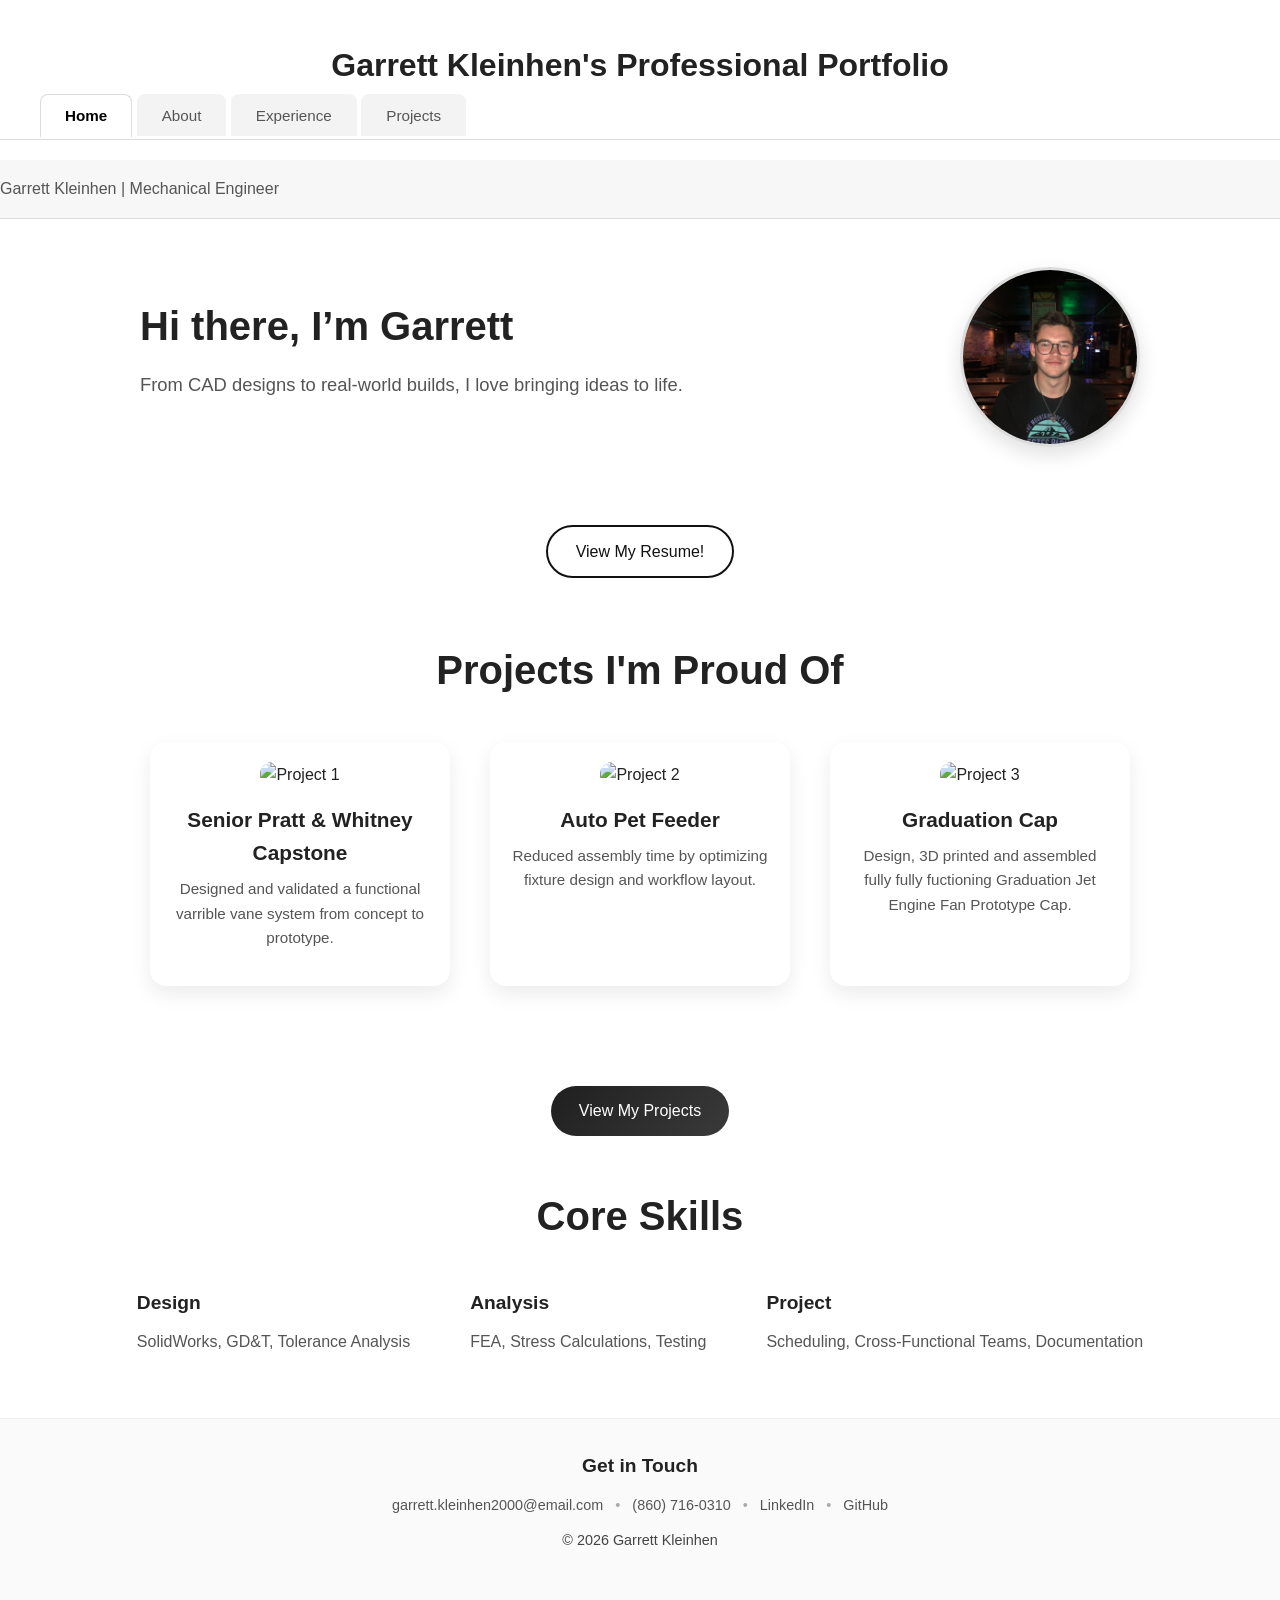
==== index.html @ 10e9dabc "Revise project details and images in index.html Updated project images and descriptions for the port" ====
<!DOCTYPE html>
<html lang="en">
<head>
  <meta charset="UTF-8">
  <title>  Garrett Kleinhen  |  Mechanical Engineer</title>
  <link rel="stylesheet" href="style.css">
</head>
<body>
  
 
  
<header>
  <h1>Garrett Kleinhen's Professional Portfolio</h1>
 <nav class="tabs">
  <a href="index.html" class="active tab">Home</a>
  <a href="about.html" class="tab">About</a>
  <a href="experience.html" class="tab">Experience</a>
  <a href="projects.html" class="tab">Projects</a>
</nav>
</section>
</header>
  
<div class="page-subtitle">
    Garrett Kleinhen | Mechanical Engineer
  </div>
  
<section class="hero hero-right">
  <div class="hero-content">
    <div class="hero-text">
      <h1>Hi there, I’m Garrett</h1>
      <p class="tagline">
        From CAD designs to real-world builds, I love bringing ideas to life.
      </p>
    </div>
    <img src="images/profile.JPG" alt="Photo of Garrett" class="profile-photo">
  </div>
</section>
  
<div class="resume-button">
  <a href="Garrett_Kleinhen_Resume.pdf" download class="btn-outline">
    View My Resume!
  </a>
</div>
  
<section id="featured-projects">
  <h2 class="section-title">Projects I'm Proud Of</h2>

  <div class="projects-row">

    <div class="project-card">
      <img src="images/capstone4.jpeg" alt="Project 1">
      <h3>Senior Pratt & Whitney Capstone</h3>
      <p>Designed and validated a functional varrible vane system from concept to prototype.</p>
    </div>

    <div class="project-card">
      <img src="images/petfeeder.PNG" alt="Project 2">
      <h3>Auto Pet Feeder</h3>
      <p>Reduced assembly time by optimizing fixture design and workflow layout.</p>
    </div>

    <div class="project-card">
      <img src="images/hobby6.jpeg" alt="Project 3">
      <h3>Graduation Cap</h3>
      <p>Design, 3D printed and assembled fully fully fuctioning Graduation Jet Engine Fan Prototype Cap.</p>
    </div>

  </div>
</section>

  <div class="projects-button">
  <a href="projects.html" class="btn-primary">View My Projects</a>
</div>
  
 <section id="skills-snapshot">
  <h2 class="section-title">Core Skills</h2>

  <div class="skills-categories">
    <div>
      <h4>Design</h4>
      <p>SolidWorks, GD&T, Tolerance Analysis</p>
    </div>

    <div>
      <h4>Analysis</h4>
      <p>FEA, Stress Calculations, Testing</p>
    </div>

    <div>
      <h4>Project</h4>
      <p>Scheduling, Cross-Functional Teams, Documentation</p>
    </div>
  </div>
</section> 
  
<div id="footer-placeholder"></div>

<script src="footer.js"></script>

</body>

</html>
---- style.css ----
/* =========================
   GLOBAL STYLES
========================= */

*{
  box-sizing: border-box;
  margin: 0;
  padding: 0;
}

body {
  font-family: "Segoe UI", Tahoma, Geneva, Verdana, sans-serif;
  background-color: #ffffff;
  color: #222;
  line-height: 1.6;
}

section {
  max-width: 1100px;
  margin: 0 auto;
  padding: 3rem 1.5rem;
}

h1, h2, h3 {
  font-weight: 600;
  margin-bottom: 0.5rem;
}

p {
  margin-bottom: 1rem;
  color: #444;
}

a {
  text-decoration: none;
  color: inherit;
}

/* =========================
           (HOME)
========================= */

/* PAGE SUBTITLE ABOVE HERO */
.page-subtitle {
  width: 100%;
  text-align: left;
  font-size: 1rem;
  font-weight: 500;
  color: #555;
  padding: 1rem 0;
  background-color: #f7f7f7;
  border-bottom: 1px solid #ddd;
}
/* HERO SECTION - PROFILE ON RIGHT */
.hero-right .hero-content {
  display: flex;
  align-items: center;
  gap: 2.5rem; /* space between text and image */
  max-width: 1000px;
  margin: 0 auto;
  flex-wrap: wrap; /* stacks on smaller screens */
}

.profile-photo {
  width: 180px;
  height: 180px;
  object-fit: cover;
  border-radius: 50%;
  border: 3px solid #ddd;
  box-shadow: 0 8px 20px rgba(0,0,0,0.12);
  flex-shrink: 0;
}

.hero-text {
  flex: 1; /* lets text take remaining space */
}

.hero-text h1 {
  font-size: 2.5rem;
  margin-bottom: 0.75rem;
}

.hero-text .tagline {
  font-size: 1.15rem;
  color: #555;
  margin-bottom: 1.25rem;
}

/* CTA BUTTON - same styling as before */
.cta-button {
  display: inline-block;
  padding: 0.75rem 1.75rem;
  font-size: 1rem;
  font-weight: 500;
  color: #ffffff;
  background-color: #222;
  border-radius: 6px;
  transition: background-color 0.2s ease, transform 0.2s ease;
}

.cta-button:hover {
  background-color: #000;
  transform: translateY(-2px);
}

/* RESPONSIVE: stack on mobile */
@media (max-width: 768px) {
  .hero-right .hero-content {
    flex-direction: column;
    text-align: center;
  }
  .hero-text h1 {
    font-size: 2.2rem;
  }

  .hero-text .tagline {
    font-size: 1rem;
  }
}
/*------Featured projects------*/

#featured-projects {
  padding: 60px 40px;
  text-align: center;
}

.projects-row {
  display: flex;
  justify-content: center;
  gap: 40px;
  margin-top: 40px;
  flex-wrap: wrap; /* allows stacking on small screens */
}

.project-card {
  width: 300px;
  transition: transform 0.3s ease;
}

.project-card img {
  width: 100%;
  height: 200px;
  object-fit: cover;
  border-radius: 12px;
}

.project-card h3 {
  margin-top: 15px;
  font-size: 1.3rem;
}

.project-card p {
  margin-top: 8px;
  font-size: 0.95rem;
  color: #555;
}

.project-card:hover {
  transform: translateY(-8px);
}

.project-card {
  background: white;
  padding: 20px;
  border-radius: 16px;
  box-shadow: 0 8px 20px rgba(0,0,0,0.08);
}
html {
  scroll-behavior: smooth;
}
/* -----Skills Snapshot---- */
.skills-categories {
  display: flex;
  justify-content: center;
  gap: 60px;
  margin-top: 40px;
  flex-wrap: wrap;
}

.skills-categories h4 {
  margin-bottom: 10px;
  font-size: 1.2rem;
}

.skills-categories p {
  color: #555;
}

/* =========================
   BUTTONS
========================= */

.projects-button {
  margin-top: 40px;
  text-align: center;
}

.btn-primary {
  display: inline-block;
  padding: 12px 28px;
  background: linear-gradient(135deg, #1f1f1f, #3a3a3a);
  color: white;
  text-decoration: none;
  border-radius: 30px;
  font-size: 1rem;
  font-weight: 500;
  transition: all 0.3s ease;
}

.btn-primary:hover {
  background-color: #333;
  transform: translateY(-3px);
}
.btn-outline {
  display: inline-block;
  padding: 12px 28px;
  border: 2px solid #111;
  color: #111;
  text-decoration: none;
  border-radius: 30px;
  font-weight: 500;
  transition: all 0.3s ease;
}

.btn-outline:hover {
  background-color: #111;
  color: white;
}
.resume-button {
  text-align: center;
  margin-top: 30px; /* optional spacing */
}
/* =========================
   GALLERY (ABOUT PAGE)
========================= */

/* GALLERY SECTION */
.gallery-section {
  padding: 4rem 1rem;
  text-align: center;
}

.gallery-title {
  font-size: 2rem;
  margin-bottom: 2rem;
}

/* VIEWPORT */
.gallery-wrapper {
  overflow: hidden;
  max-width: 1000px;
  margin: 0 auto;
}

/* SLIDING TRACK */
.gallery-track {
  display: flex;
  gap: 1.5rem;
  width: max-content;
  animation: scroll 40s linear infinite;
}

/* GALLERY ITEM */
.gallery-item {
  position: relative;
  width: 300px;
  height: 200px;
  border-radius: 12px;
  overflow: hidden;
  flex-shrink: 0;
  box-shadow: 0 6px 16px rgba(0,0,0,0.12);
}

/* IMAGE */
.gallery-item img {
  width: 100%;
  height: 100%;
  object-fit: cover;
}

/* OVERLAY */
.gallery-item .overlay {
  position: absolute;
  inset: 0;
  background: rgba(0, 0, 0, 0.65);
  color: white;
  font-size: 1.1rem;
  font-weight: 500;
  display: flex;
  align-items: center;
  justify-content: center;
  opacity: 0;
  transition: opacity 0.3s ease;
  padding: 1rem;
  text-align: center;
}

/* SHOW TITLE ON HOVER */
.gallery-item:hover .overlay {
  opacity: 1;
}

/* PAUSE ON HOVER (NICE TOUCH) */
.gallery-wrapper:hover .gallery-track {
  animation-play-state: paused;
}

/* SLIDE ANIMATION */
@keyframes scroll {
  from {
    transform: translateX(0);
  }
  to {
    transform: translateX(-50%);
  }
}

/* RESPONSIVE */
@media (max-width: 768px) {
  .gallery-item {
    width: 240px;
    height: 160px;
  }
}

.image-with-caption {
    text-align: center;
}

.caption {
    margin-top: 8px;
    font-size: 0.9em;
    color: #666;
    font-style: italic;
}
/* =========================
EXPEREINCE / SKILLS / EDUCATION
========================= */
#experience {
  padding: 50px 0;
}
.section-divider {
  width: 70%;
  height: 1px;
  margin: 0 auto 80px auto;
  background: linear-gradient(
    to right,
    transparent,
    rgba(255,255,255,0.3),
    transparent
  );
}

.job {
  background: #2c3e50;
  padding: 30px;
  margin-bottom: 50px;
  border-radius: 8px;
}

.job-header h3 {
  font-size: 1.5rem;
  margin-bottom: 5px;
}

.company {
  display: block;
  font-weight: 600;
  margin-bottom: 5px;
}

.details {
  display: block;
  font-size: 0.9rem;
  color: #bdc3c7;
  margin-bottom: 20px;
}

.job ul {
  padding-left: 20px;
}

.job li {
  margin-bottom: 6px;
}

/* Rotational Subsections */
.rotation {
  margin-bottom: 25px;
  padding-left: 20px;
  border-left: 3px solid #3498db;
}

.rotation h4 {
  margin-bottom: 10px;
  font-size: 1.1rem;
}


#skills {
    max-width: 1100px;
    margin: 100px auto;
    padding: 0 20px;
    text-align: center;
}

#skills h1 {
    color: black;
    margin-bottom: 50px;
    font-size: 2.5rem;
}

/* Honeycomb Container */
.honeycomb {
    width: 100%;
    max-width: 900px;
    margin: 0 auto;
}

/* Each row */
.hex-row {
    display: flex;
    justify-content: center;
    margin-bottom: -16px; /* controls vertical tightness */
}

/* Offset every other row */
.hex-row:nth-child(even) {
    margin-left: 0px; /* half hex width */
}

/* Hexagon */
.hexagon {
    width: 100px;
    height: 86px;
    margin: 0 2px; /* horizontal tightness */
    background: #f2f2f2; /* neutral instead of blue */
    clip-path: polygon(
        50% 0%, 
        100% 25%, 
        100% 75%, 
        50% 100%, 
        0% 75%, 
        0% 25%
    );

    display: flex;
    align-items: center;
    justify-content: center;

    transition: background 0.3s ease, box-shadow 0.3s ease;
}

/* Text inside */
.hexagon-content {
    color: #222;
    font-size: 14px;
    font-weight: 600;
    text-align: center;
}

/* Subtle hover (no movement) */
.hexagon:hover {
    background: #e6e6e6;
    box-shadow: 0 6px 15px rgba(0,0,0,0.08);
}

/* Responsive */
@media (max-width: 768px) {
    .hex-row:nth-child(even) {
        margin-left: 55px;
    }

    .hexagon {
        width: 80px;
        height: 69px;
    }
}
/* =========================
   FOOTER
========================= */

footer {
  text-align: center;
  padding: 2rem 1rem;
  font-size: 0.9rem;
  color: #666;
  border-top: 1px solid #eee;
  background-color: #fafafa;
}

.footer-contact {
  display: flex;
  justify-content: center;
  align-items: center;
  gap: 0.75rem;
  margin-bottom: 0.75rem;
  flex-wrap: wrap;
}

.footer-contact a {
  color: #555;
  font-weight: 500;
  transition: color 0.2s ease;
}

.footer-contact a:hover {
  color: #000;
}

.footer-contact span {
  color: #aaa;
}
.footer-title {
  font-size: 1.2rem;
  font-weight: 600;
  margin-bottom: 0.75rem;
  color: #222;
}

/* =========================
   NAV TABS
========================= */

.tab {
  padding: 0.75rem 1.5rem;
  font-size: 0.95rem;
  font-weight: 500;
  color: #555;
  background-color: #f3f3f3;
  border: 1px solid transparent;
  border-bottom: none;
  border-radius: 8px 8px 0 0;
  transition: background-color 0.2s ease, color 0.2s ease;
}

.tab:hover {
  background-color: #eaeaea;
  color: #222;
}

.tab.active {
  background-color: #ffffff;
  color: #000;
  border: 1px solid #ddd;
  border-bottom: 2px solid #ffffff;
  font-weight: 600;
}

/* =========================
   Projects Section
========================= */
/* PROJECTS SECTION */
.projects-section {
  max-width: 1100px;
  margin: 0 auto;
  padding: 4rem 1rem;
}

.section-title {
  font-size: 2.5rem;
  text-align: center;
  margin-bottom: 1rem;
}

.projects-subtitle {
  font-size: 1.8rem;
  margin: 3rem 0 1.5rem;
}

/* PROJECT LAYOUT */
.project {
  display: flex;
  gap: 3rem;
  align-items: center;
  margin-bottom: 4rem;
}

.project-text {
  flex: 1;
}

.project-text h4 {
  font-size: 1.5rem;
  margin-bottom: 0.75rem;
}

.project-text p {
  margin-bottom: 1rem;
  color: #444;
}

.project-text ul {
  padding-left: 1.25rem;
  color: #444;
}

.project-text li {
  margin-bottom: 0.5rem;
}

/* PROJECT GALLERY */
.project-gallery {
  flex: 1;
  position: relative;
  height: 260px;
  border-radius: 12px;
  overflow: hidden;
  box-shadow: 0 6px 16px rgba(0,0,0,0.12);
}

.project-gallery img {
  position: absolute;
  inset: 0;
  width: 100%;
  height: 100%;
  object-fit: cover;
  opacity: 0;
  transition: opacity 0.6s ease;
}

.project-gallery img.active {
  opacity: 1;
}

/* RESPONSIVE */
@media (max-width: 900px) {
  .project {
    flex-direction: column;
  }

  .project-gallery {
    width: 100%;
  }
}
#projects {
  padding: 100px 0;
}

.project-category {
  margin: 80px 0 40px 0;
  font-size: 1.8rem;
}

.project {
  display: flex;
  align-items: center;
  justify-content: space-between;
  gap: 60px;
  margin-bottom: 100px;
}

.project-text {
  flex: 1;
}

.project-text ul {
  margin-top: 10px;
  padding-left: 20px;
}

.project-images {
  flex: 1;
  position: relative;
  height: 320px;
  overflow: hidden;
  border-radius: 10px;
}

.project-images img {
  position: absolute;
  width: 100%;
  height: 100%;
  object-fit: cover;
  opacity: 0;
  transition: opacity 0.6s ease-in-out;
}

.project-images img.active {
  opacity: 1;
}
/* =========================
   HEADER
========================= */

header {
  position: fixed;
  top: 0;
  left: 0;
  width: 100%;
  height: 140px;

  background-color: #ffffff;
  border-bottom: 1px solid #ddd;

  display: flex;
  align-items: center;
  justify-content: center;

  z-index: 1000;
}

body {
  padding-top: 160px; /* slightly larger than header height */
}

/* Center page title */
header h1 {
  position: relative;
  font-size: 2rem;
}

/* Keep tabs left */
.tabs {
  position: absolute;
  left: 40px;
  bottom: 10px;
  border-bottom: none;
  background: transparent;
  padding: 0;
}
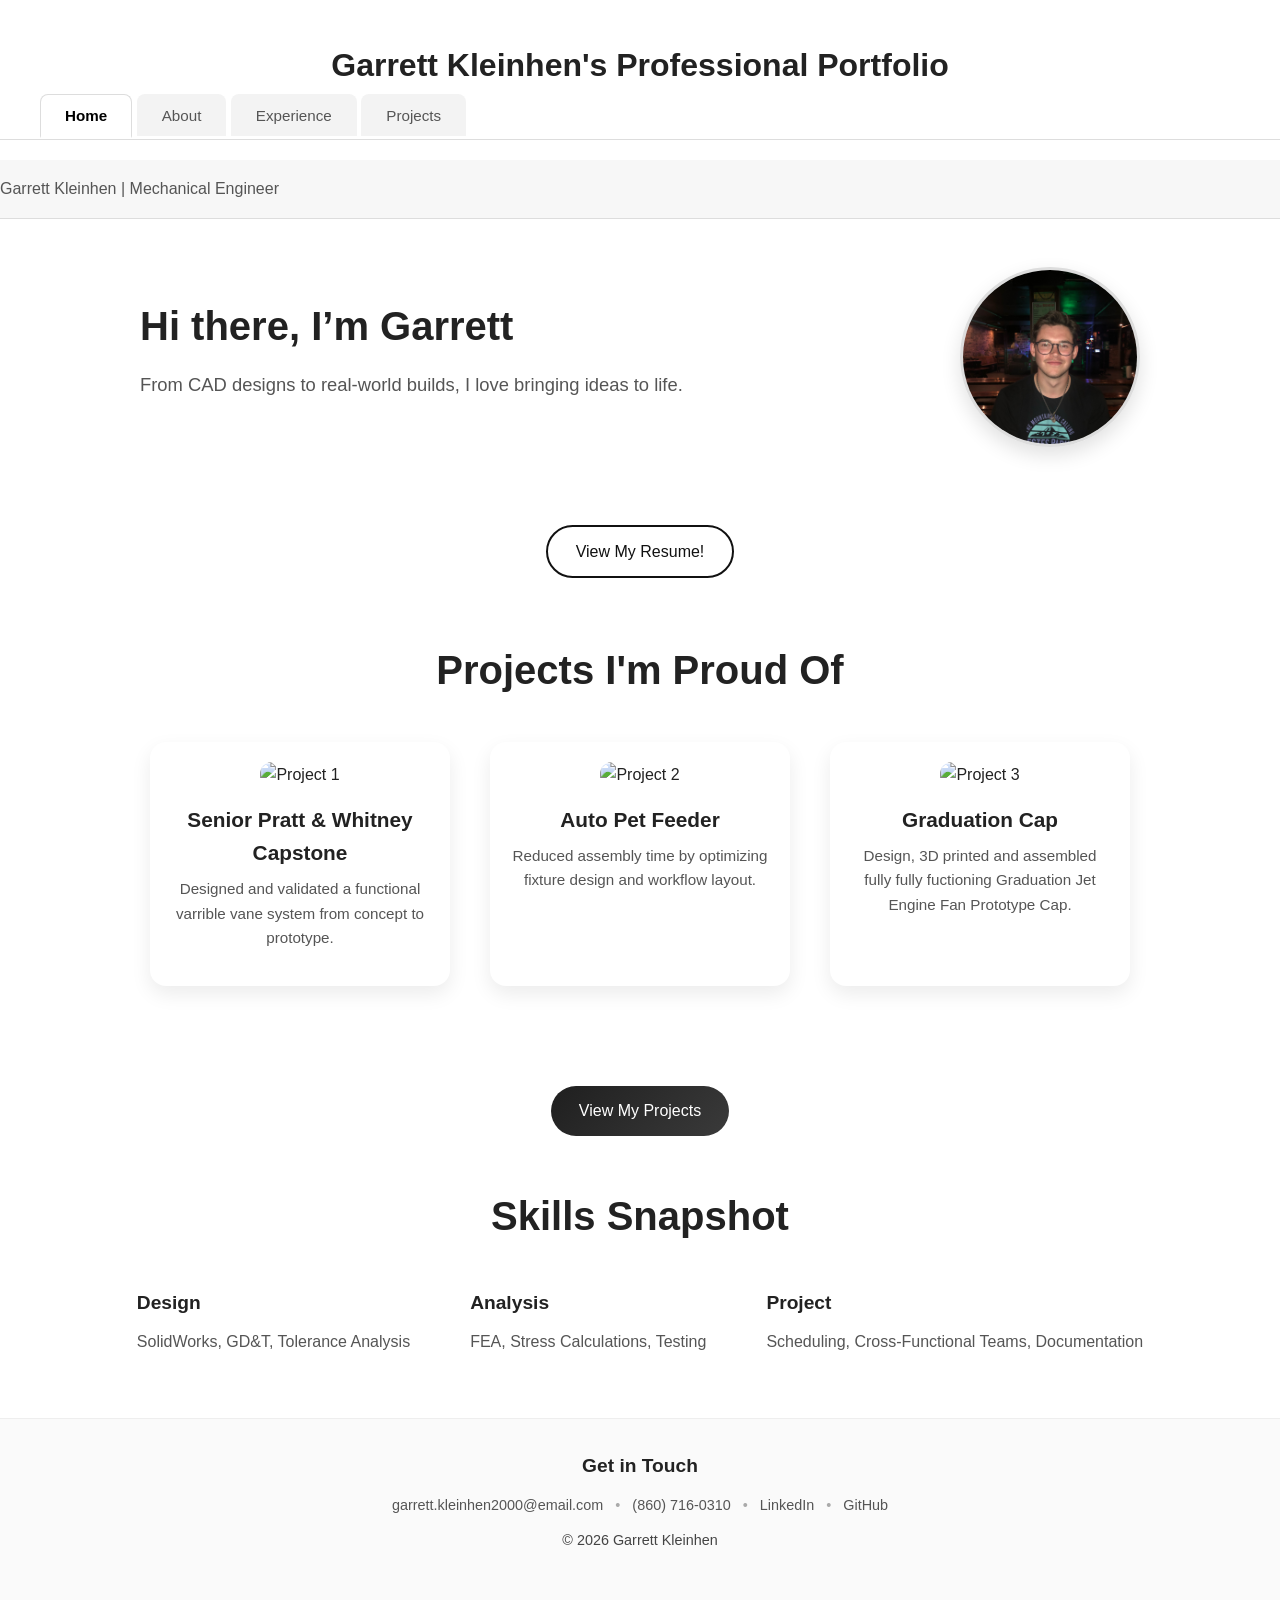
==== commit 26ec3bf1: "Fix HTML formatting and update content" ====
--- a/index.html
+++ b/index.html
@@ -73,7 +73,7 @@
 </div>
   
  <section id="skills-snapshot">
-  <h2 class="section-title">Core Skills</h2>
+  <h2 class="section-title">Skills Snapshot</h2>
 
   <div class="skills-categories">
     <div>
@@ -128,3 +128,4 @@
 
 
 
+
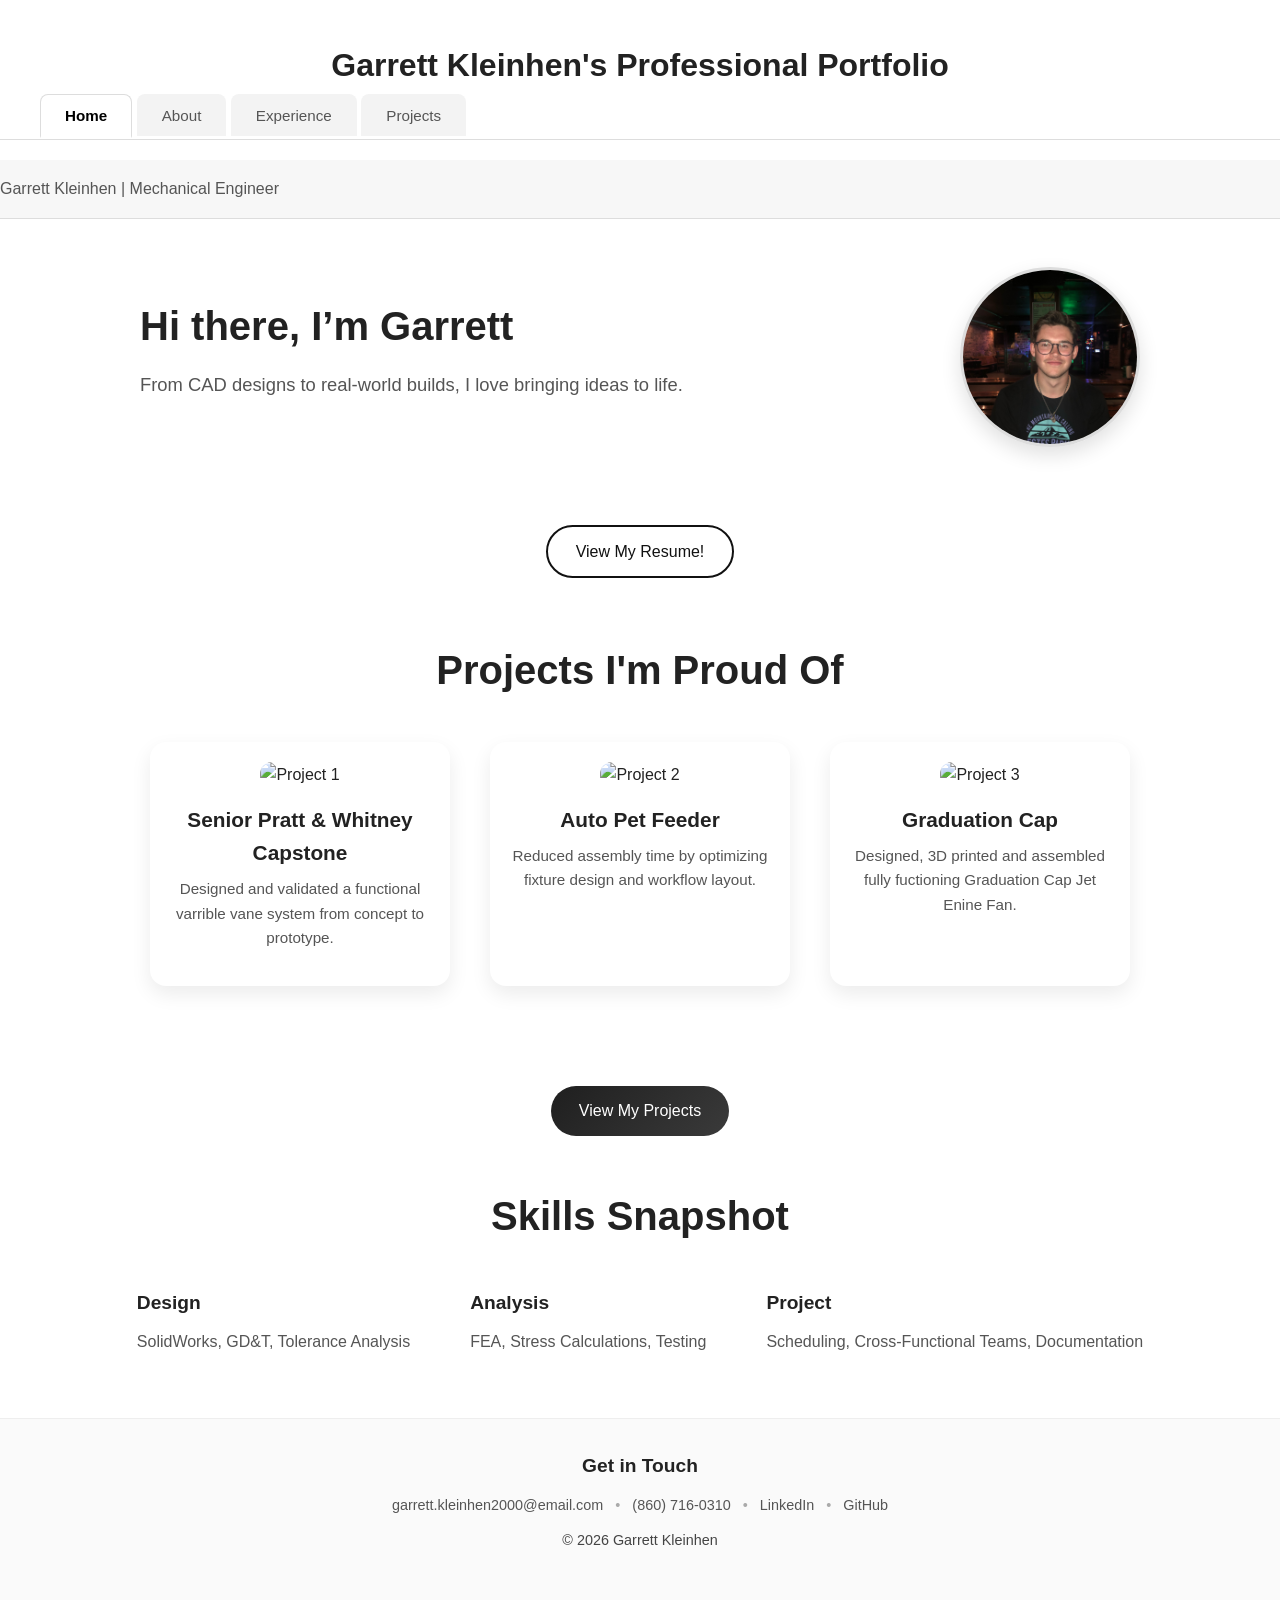
==== commit f0e4a30b: "Revise index.html for portfolio updates Updated HTML structure and content for the portfolio page." ====
--- a/index.html
+++ b/index.html
@@ -37,7 +37,7 @@
 </section>
   
 <div class="resume-button">
-  <a href="Garrett_Kleinhen_Resume.pdf" download class="btn-outline">
+  <a href="Final_Garrett_Resume_2026.pdf" download class="btn-outline">
     View My Resume!
   </a>
 </div>
@@ -62,7 +62,7 @@
     <div class="project-card">
       <img src="images/hobby6.jpeg" alt="Project 3">
       <h3>Graduation Cap</h3>
-      <p>Design, 3D printed and assembled fully fully fuctioning Graduation Jet Engine Fan Prototype Cap.</p>
+      <p>Designed, 3D printed and assembled fully fuctioning Graduation Cap Jet Enine Fan.</p>
     </div>
 
   </div>
@@ -129,3 +129,5 @@
 
 
 
+
+
--- a/style.css
+++ b/style.css
@@ -257,7 +257,7 @@
   display: flex;
   gap: 1.5rem;
   width: max-content;
-  animation: scroll 40s linear infinite;
+  animation: scroll 120s linear infinite;
 }
 
 /* GALLERY ITEM */
@@ -352,7 +352,7 @@
 }
 
 .job {
-  background: #2c3e50;
+  background: #EDE8D0;
   padding: 30px;
   margin-bottom: 50px;
   border-radius: 8px;
@@ -616,7 +616,7 @@
   height: 100%;
   object-fit: cover;
   opacity: 0;
-  transition: opacity 0.6s ease;
+  transition: opacity 2.6s ease;
 }
 
 .project-gallery img.active {
@@ -769,3 +769,7 @@
 
 
 
+
+
+
+
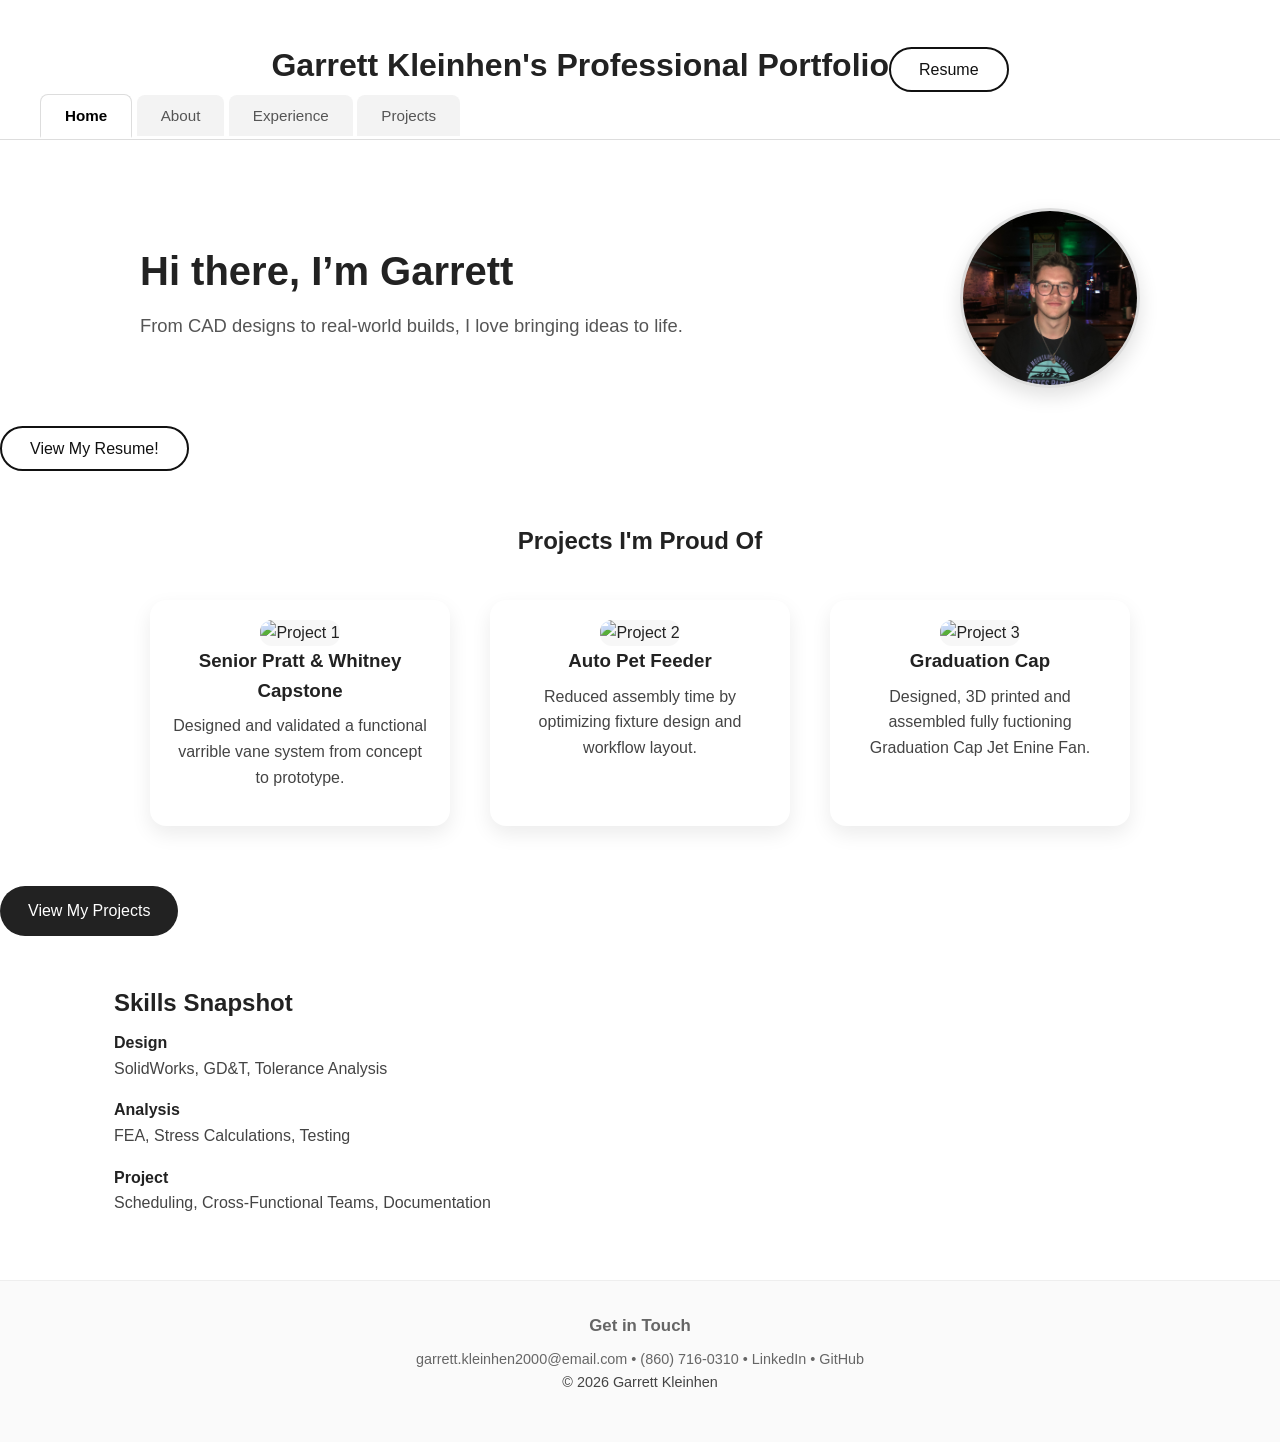
==== commit 0393ad4d: "Update index.html" ====
--- a/index.html
+++ b/index.html
@@ -17,12 +17,13 @@
   <a href="experience.html" class="tab">Experience</a>
   <a href="projects.html" class="tab">Projects</a>
 </nav>
+ <div class="header-resume">
+    <a href="Final_Garrett_Resume_2026.pdf" download class="btn-outline">
+      Resume
+    </a>
+  </div>
 </section>
 </header>
-  
-<div class="page-subtitle">
-    Garrett Kleinhen | Mechanical Engineer
-  </div>
   
 <section class="hero hero-right">
   <div class="hero-content">
@@ -131,3 +132,4 @@
 
 
 
+
--- a/style.css
+++ b/style.css
@@ -1,11 +1,15 @@
 /* =========================
-   GLOBAL STYLES
-========================= */
-
-*{
+   1. GLOBAL STYLES
+========================= */
+
+* {
   box-sizing: border-box;
   margin: 0;
   padding: 0;
+}
+
+html {
+  scroll-behavior: smooth;
 }
 
 body {
@@ -13,6 +17,7 @@
   background-color: #ffffff;
   color: #222;
   line-height: 1.6;
+  padding-top: 160px; /* header offset */
 }
 
 section {
@@ -36,11 +41,63 @@
   color: inherit;
 }
 
-/* =========================
-           (HOME)
-========================= */
-
-/* PAGE SUBTITLE ABOVE HERO */
+
+/* =========================
+   2. HEADER / NAVIGATION
+========================= */
+
+header {
+  position: fixed;
+  top: 0;
+  left: 0;
+  width: 100%;
+  height: 140px;
+  background-color: #ffffff;
+  border-bottom: 1px solid #ddd;
+  display: flex;
+  align-items: center;
+  justify-content: center;
+  z-index: 1000;
+}
+
+header h1 {
+  position: relative;
+  font-size: 2rem;
+}
+
+.tabs {
+  position: absolute;
+  left: 40px;
+  bottom: 10px;
+}
+
+.tab {
+  padding: 0.75rem 1.5rem;
+  font-size: 0.95rem;
+  font-weight: 500;
+  color: #555;
+  background-color: #f3f3f3;
+  border-radius: 8px 8px 0 0;
+}
+
+.tab:hover {
+  background-color: #eaeaea;
+  color: #222;
+}
+
+.tab.active {
+  background-color: #ffffff;
+  color: #000;
+  border: 1px solid #ddd;
+  border-bottom: 2px solid #ffffff;
+  font-weight: 600;
+}
+
+
+/* =========================
+   3. HERO SECTION (HOME)
+========================= */
+
 .page-subtitle {
   width: 100%;
   text-align: left;
@@ -51,14 +108,14 @@
   background-color: #f7f7f7;
   border-bottom: 1px solid #ddd;
 }
-/* HERO SECTION - PROFILE ON RIGHT */
+
 .hero-right .hero-content {
   display: flex;
   align-items: center;
-  gap: 2.5rem; /* space between text and image */
+  gap: 2.5rem;
   max-width: 1000px;
   margin: 0 auto;
-  flex-wrap: wrap; /* stacks on smaller screens */
+  flex-wrap: wrap;
 }
 
 .profile-photo {
@@ -72,52 +129,22 @@
 }
 
 .hero-text {
-  flex: 1; /* lets text take remaining space */
+  flex: 1;
 }
 
 .hero-text h1 {
   font-size: 2.5rem;
-  margin-bottom: 0.75rem;
 }
 
 .hero-text .tagline {
   font-size: 1.15rem;
   color: #555;
-  margin-bottom: 1.25rem;
-}
-
-/* CTA BUTTON - same styling as before */
-.cta-button {
-  display: inline-block;
-  padding: 0.75rem 1.75rem;
-  font-size: 1rem;
-  font-weight: 500;
-  color: #ffffff;
-  background-color: #222;
-  border-radius: 6px;
-  transition: background-color 0.2s ease, transform 0.2s ease;
-}
-
-.cta-button:hover {
-  background-color: #000;
-  transform: translateY(-2px);
-}
-
-/* RESPONSIVE: stack on mobile */
-@media (max-width: 768px) {
-  .hero-right .hero-content {
-    flex-direction: column;
-    text-align: center;
-  }
-  .hero-text h1 {
-    font-size: 2.2rem;
-  }
-
-  .hero-text .tagline {
-    font-size: 1rem;
-  }
-}
-/*------Featured projects------*/
+}
+
+
+/* =========================
+   4. FEATURED PROJECTS (HOME)
+========================= */
 
 #featured-projects {
   padding: 60px 40px;
@@ -129,130 +156,91 @@
   justify-content: center;
   gap: 40px;
   margin-top: 40px;
-  flex-wrap: wrap; /* allows stacking on small screens */
+  flex-wrap: wrap;
 }
 
 .project-card {
   width: 300px;
-  transition: transform 0.3s ease;
-}
-
-.project-card img {
-  width: 100%;
-  height: 200px;
-  object-fit: cover;
-  border-radius: 12px;
-}
-
-.project-card h3 {
-  margin-top: 15px;
-  font-size: 1.3rem;
-}
-
-.project-card p {
-  margin-top: 8px;
-  font-size: 0.95rem;
-  color: #555;
-}
-
-.project-card:hover {
-  transform: translateY(-8px);
-}
-
-.project-card {
   background: white;
   padding: 20px;
   border-radius: 16px;
   box-shadow: 0 8px 20px rgba(0,0,0,0.08);
-}
-html {
-  scroll-behavior: smooth;
-}
-/* -----Skills Snapshot---- */
-.skills-categories {
-  display: flex;
-  justify-content: center;
-  gap: 60px;
-  margin-top: 40px;
-  flex-wrap: wrap;
-}
-
-.skills-categories h4 {
-  margin-bottom: 10px;
-  font-size: 1.2rem;
-}
-
-.skills-categories p {
-  color: #555;
-}
-
-/* =========================
-   BUTTONS
-========================= */
-
-.projects-button {
-  margin-top: 40px;
-  text-align: center;
-}
-
-.btn-primary {
-  display: inline-block;
-  padding: 12px 28px;
-  background: linear-gradient(135deg, #1f1f1f, #3a3a3a);
-  color: white;
-  text-decoration: none;
-  border-radius: 30px;
-  font-size: 1rem;
-  font-weight: 500;
-  transition: all 0.3s ease;
-}
-
-.btn-primary:hover {
-  background-color: #333;
-  transform: translateY(-3px);
-}
-.btn-outline {
-  display: inline-block;
-  padding: 12px 28px;
-  border: 2px solid #111;
-  color: #111;
-  text-decoration: none;
-  border-radius: 30px;
-  font-weight: 500;
-  transition: all 0.3s ease;
-}
-
-.btn-outline:hover {
-  background-color: #111;
-  color: white;
-}
-.resume-button {
-  text-align: center;
-  margin-top: 30px; /* optional spacing */
-}
-/* =========================
-   GALLERY (ABOUT PAGE)
-========================= */
-
-/* GALLERY SECTION */
+  transition: transform 0.3s ease;
+}
+
+.project-card img {
+  width: 100%;
+  height: 200px;
+  object-fit: contain;
+  background-color: #f7f7f7;
+  border-radius: 12px;
+}
+
+.project-card:hover {
+  transform: translateY(-8px);
+}
+
+
+/* =========================
+   5. PROJECTS PAGE
+========================= */
+
+.projects-section {
+  max-width: 1100px;
+  margin: 0 auto;
+  padding: 4rem 1rem;
+}
+
+.project {
+  display: flex;
+  gap: 3rem;
+  align-items: center;
+  margin-bottom: 4rem;
+}
+
+.project-text {
+  flex: 1;
+}
+
+.project-images {
+  flex: 1;
+  position: relative;
+  height: 320px;
+  overflow: hidden;
+  border-radius: 10px;
+}
+
+.project-images img {
+  position: absolute;
+  inset: 0;
+  width: 100%;
+  height: 100%;
+  object-fit: contain;
+  background-color: #f7f7f7;
+  opacity: 0;
+  transition: opacity 0.6s ease-in-out;
+}
+
+.project-images img.active {
+  opacity: 1;
+}
+
+
+/* =========================
+   6. GALLERY (ABOUT PAGE)
+========================= */
+
 .gallery-section {
   padding: 4rem 1rem;
   text-align: center;
 }
 
-.gallery-title {
-  font-size: 2rem;
-  margin-bottom: 2rem;
-}
-
-/* VIEWPORT */
 .gallery-wrapper {
   overflow: hidden;
   max-width: 1000px;
   margin: 0 auto;
 }
 
-/* SLIDING TRACK */
 .gallery-track {
   display: flex;
   gap: 1.5rem;
@@ -260,96 +248,60 @@
   animation: scroll 120s linear infinite;
 }
 
-/* GALLERY ITEM */
 .gallery-item {
   position: relative;
   width: 300px;
   height: 200px;
   border-radius: 12px;
   overflow: hidden;
-  flex-shrink: 0;
-  box-shadow: 0 6px 16px rgba(0,0,0,0.12);
-}
-
-/* IMAGE */
+}
+
 .gallery-item img {
   width: 100%;
   height: 100%;
-  object-fit: cover;
-}
-
-/* OVERLAY */
-.gallery-item .overlay {
-  position: absolute;
-  inset: 0;
-  background: rgba(0, 0, 0, 0.65);
-  color: white;
-  font-size: 1.1rem;
-  font-weight: 500;
-  display: flex;
-  align-items: center;
+  object-fit: contain;
+  background-color: #f7f7f7;
+}
+
+
+/* =========================
+   7. SKILLS
+========================= */
+
+#skills {
+  max-width: 1100px;
+  margin: 100px auto;
+  text-align: center;
+}
+
+.honeycomb {
+  max-width: 900px;
+  margin: 0 auto;
+}
+
+.hex-row {
+  display: flex;
   justify-content: center;
-  opacity: 0;
-  transition: opacity 0.3s ease;
-  padding: 1rem;
-  text-align: center;
-}
-
-/* SHOW TITLE ON HOVER */
-.gallery-item:hover .overlay {
-  opacity: 1;
-}
-
-/* PAUSE ON HOVER (NICE TOUCH) */
-.gallery-wrapper:hover .gallery-track {
-  animation-play-state: paused;
-}
-
-/* SLIDE ANIMATION */
-@keyframes scroll {
-  from {
-    transform: translateX(0);
-  }
-  to {
-    transform: translateX(-50%);
-  }
-}
-
-/* RESPONSIVE */
-@media (max-width: 768px) {
-  .gallery-item {
-    width: 240px;
-    height: 160px;
-  }
-}
-
-.image-with-caption {
-    text-align: center;
-}
-
-.caption {
-    margin-top: 8px;
-    font-size: 0.9em;
-    color: #666;
-    font-style: italic;
-}
-/* =========================
-EXPEREINCE / SKILLS / EDUCATION
-========================= */
-#experience {
-  padding: 50px 0;
-}
-.section-divider {
-  width: 70%;
-  height: 1px;
-  margin: 0 auto 80px auto;
-  background: linear-gradient(
-    to right,
-    transparent,
-    rgba(255,255,255,0.3),
-    transparent
+}
+
+.hexagon {
+  width: 100px;
+  height: 86px;
+  background: #f2f2f2;
+  clip-path: polygon(
+    50% 0%, 
+    100% 25%, 
+    100% 75%, 
+    50% 100%, 
+    0% 75%, 
+    0% 25%
   );
 }
+
+
+/* =========================
+   8. EXPERIENCE
+========================= */
 
 .job {
   background: #EDE8D0;
@@ -358,126 +310,36 @@
   border-radius: 8px;
 }
 
-.job-header h3 {
-  font-size: 1.5rem;
-  margin-bottom: 5px;
-}
-
-.company {
-  display: block;
-  font-weight: 600;
-  margin-bottom: 5px;
-}
-
-.details {
-  display: block;
-  font-size: 0.9rem;
-  color: #bdc3c7;
-  margin-bottom: 20px;
-}
-
-.job ul {
-  padding-left: 20px;
-}
-
-.job li {
-  margin-bottom: 6px;
-}
-
-/* Rotational Subsections */
 .rotation {
   margin-bottom: 25px;
   padding-left: 20px;
-  border-left: 3px solid #3498db;
-}
-
-.rotation h4 {
-  margin-bottom: 10px;
-  font-size: 1.1rem;
-}
-
-
-#skills {
-    max-width: 1100px;
-    margin: 100px auto;
-    padding: 0 20px;
-    text-align: center;
-}
-
-#skills h1 {
-    color: black;
-    margin-bottom: 50px;
-    font-size: 2.5rem;
-}
-
-/* Honeycomb Container */
-.honeycomb {
-    width: 100%;
-    max-width: 900px;
-    margin: 0 auto;
-}
-
-/* Each row */
-.hex-row {
-    display: flex;
-    justify-content: center;
-    margin-bottom: -16px; /* controls vertical tightness */
-}
-
-/* Offset every other row */
-.hex-row:nth-child(even) {
-    margin-left: 0px; /* half hex width */
-}
-
-/* Hexagon */
-.hexagon {
-    width: 100px;
-    height: 86px;
-    margin: 0 2px; /* horizontal tightness */
-    background: #f2f2f2; /* neutral instead of blue */
-    clip-path: polygon(
-        50% 0%, 
-        100% 25%, 
-        100% 75%, 
-        50% 100%, 
-        0% 75%, 
-        0% 25%
-    );
-
-    display: flex;
-    align-items: center;
-    justify-content: center;
-
-    transition: background 0.3s ease, box-shadow 0.3s ease;
-}
-
-/* Text inside */
-.hexagon-content {
-    color: #222;
-    font-size: 14px;
-    font-weight: 600;
-    text-align: center;
-}
-
-/* Subtle hover (no movement) */
-.hexagon:hover {
-    background: #e6e6e6;
-    box-shadow: 0 6px 15px rgba(0,0,0,0.08);
-}
-
-/* Responsive */
-@media (max-width: 768px) {
-    .hex-row:nth-child(even) {
-        margin-left: 55px;
-    }
-
-    .hexagon {
-        width: 80px;
-        height: 69px;
-    }
-}
-/* =========================
-   FOOTER
+  border-left: 3px solid #596369;
+}
+
+
+/* =========================
+   9. BUTTONS
+========================= */
+
+.cta-button,
+.btn-primary {
+  display: inline-block;
+  padding: 12px 28px;
+  background: #222;
+  color: white;
+  border-radius: 30px;
+}
+
+.btn-outline {
+  border: 2px solid #111;
+  color: #111;
+  padding: 12px 28px;
+  border-radius: 30px;
+}
+
+
+/* =========================
+   10. FOOTER
 ========================= */
 
 footer {
@@ -488,288 +350,3 @@
   border-top: 1px solid #eee;
   background-color: #fafafa;
 }
-
-.footer-contact {
-  display: flex;
-  justify-content: center;
-  align-items: center;
-  gap: 0.75rem;
-  margin-bottom: 0.75rem;
-  flex-wrap: wrap;
-}
-
-.footer-contact a {
-  color: #555;
-  font-weight: 500;
-  transition: color 0.2s ease;
-}
-
-.footer-contact a:hover {
-  color: #000;
-}
-
-.footer-contact span {
-  color: #aaa;
-}
-.footer-title {
-  font-size: 1.2rem;
-  font-weight: 600;
-  margin-bottom: 0.75rem;
-  color: #222;
-}
-
-/* =========================
-   NAV TABS
-========================= */
-
-.tab {
-  padding: 0.75rem 1.5rem;
-  font-size: 0.95rem;
-  font-weight: 500;
-  color: #555;
-  background-color: #f3f3f3;
-  border: 1px solid transparent;
-  border-bottom: none;
-  border-radius: 8px 8px 0 0;
-  transition: background-color 0.2s ease, color 0.2s ease;
-}
-
-.tab:hover {
-  background-color: #eaeaea;
-  color: #222;
-}
-
-.tab.active {
-  background-color: #ffffff;
-  color: #000;
-  border: 1px solid #ddd;
-  border-bottom: 2px solid #ffffff;
-  font-weight: 600;
-}
-
-/* =========================
-   Projects Section
-========================= */
-/* PROJECTS SECTION */
-.projects-section {
-  max-width: 1100px;
-  margin: 0 auto;
-  padding: 4rem 1rem;
-}
-
-.section-title {
-  font-size: 2.5rem;
-  text-align: center;
-  margin-bottom: 1rem;
-}
-
-.projects-subtitle {
-  font-size: 1.8rem;
-  margin: 3rem 0 1.5rem;
-}
-
-/* PROJECT LAYOUT */
-.project {
-  display: flex;
-  gap: 3rem;
-  align-items: center;
-  margin-bottom: 4rem;
-}
-
-.project-text {
-  flex: 1;
-}
-
-.project-text h4 {
-  font-size: 1.5rem;
-  margin-bottom: 0.75rem;
-}
-
-.project-text p {
-  margin-bottom: 1rem;
-  color: #444;
-}
-
-.project-text ul {
-  padding-left: 1.25rem;
-  color: #444;
-}
-
-.project-text li {
-  margin-bottom: 0.5rem;
-}
-
-/* PROJECT GALLERY */
-.project-gallery {
-  flex: 1;
-  position: relative;
-  height: 260px;
-  border-radius: 12px;
-  overflow: hidden;
-  box-shadow: 0 6px 16px rgba(0,0,0,0.12);
-}
-
-.project-gallery img {
-  position: absolute;
-  inset: 0;
-  width: 100%;
-  height: 100%;
-  object-fit: cover;
-  opacity: 0;
-  transition: opacity 2.6s ease;
-}
-
-.project-gallery img.active {
-  opacity: 1;
-}
-
-/* RESPONSIVE */
-@media (max-width: 900px) {
-  .project {
-    flex-direction: column;
-  }
-
-  .project-gallery {
-    width: 100%;
-  }
-}
-#projects {
-  padding: 100px 0;
-}
-
-.project-category {
-  margin: 80px 0 40px 0;
-  font-size: 1.8rem;
-}
-
-.project {
-  display: flex;
-  align-items: center;
-  justify-content: space-between;
-  gap: 60px;
-  margin-bottom: 100px;
-}
-
-.project-text {
-  flex: 1;
-}
-
-.project-text ul {
-  margin-top: 10px;
-  padding-left: 20px;
-}
-
-.project-images {
-  flex: 1;
-  position: relative;
-  height: 320px;
-  overflow: hidden;
-  border-radius: 10px;
-}
-
-.project-images img {
-  position: absolute;
-  width: 100%;
-  height: 100%;
-  object-fit: cover;
-  opacity: 0;
-  transition: opacity 0.6s ease-in-out;
-}
-
-.project-images img.active {
-  opacity: 1;
-}
-/* =========================
-   HEADER
-========================= */
-
-header {
-  position: fixed;
-  top: 0;
-  left: 0;
-  width: 100%;
-  height: 140px;
-
-  background-color: #ffffff;
-  border-bottom: 1px solid #ddd;
-
-  display: flex;
-  align-items: center;
-  justify-content: center;
-
-  z-index: 1000;
-}
-
-body {
-  padding-top: 160px; /* slightly larger than header height */
-}
-
-/* Center page title */
-header h1 {
-  position: relative;
-  font-size: 2rem;
-}
-
-/* Keep tabs left */
-.tabs {
-  position: absolute;
-  left: 40px;
-  bottom: 10px;
-  border-bottom: none;
-  background: transparent;
-  padding: 0;
-}
-
-
-
-
-
-
-
-
-
-
-
-
-
-
-
-
-
-
-
-
-
-
-
-
-
-
-
-
-
-
-
-
-
-
-
-
-
-
-
-
-
-
-
-
-
-
-
-
-
-
-
-
-
-
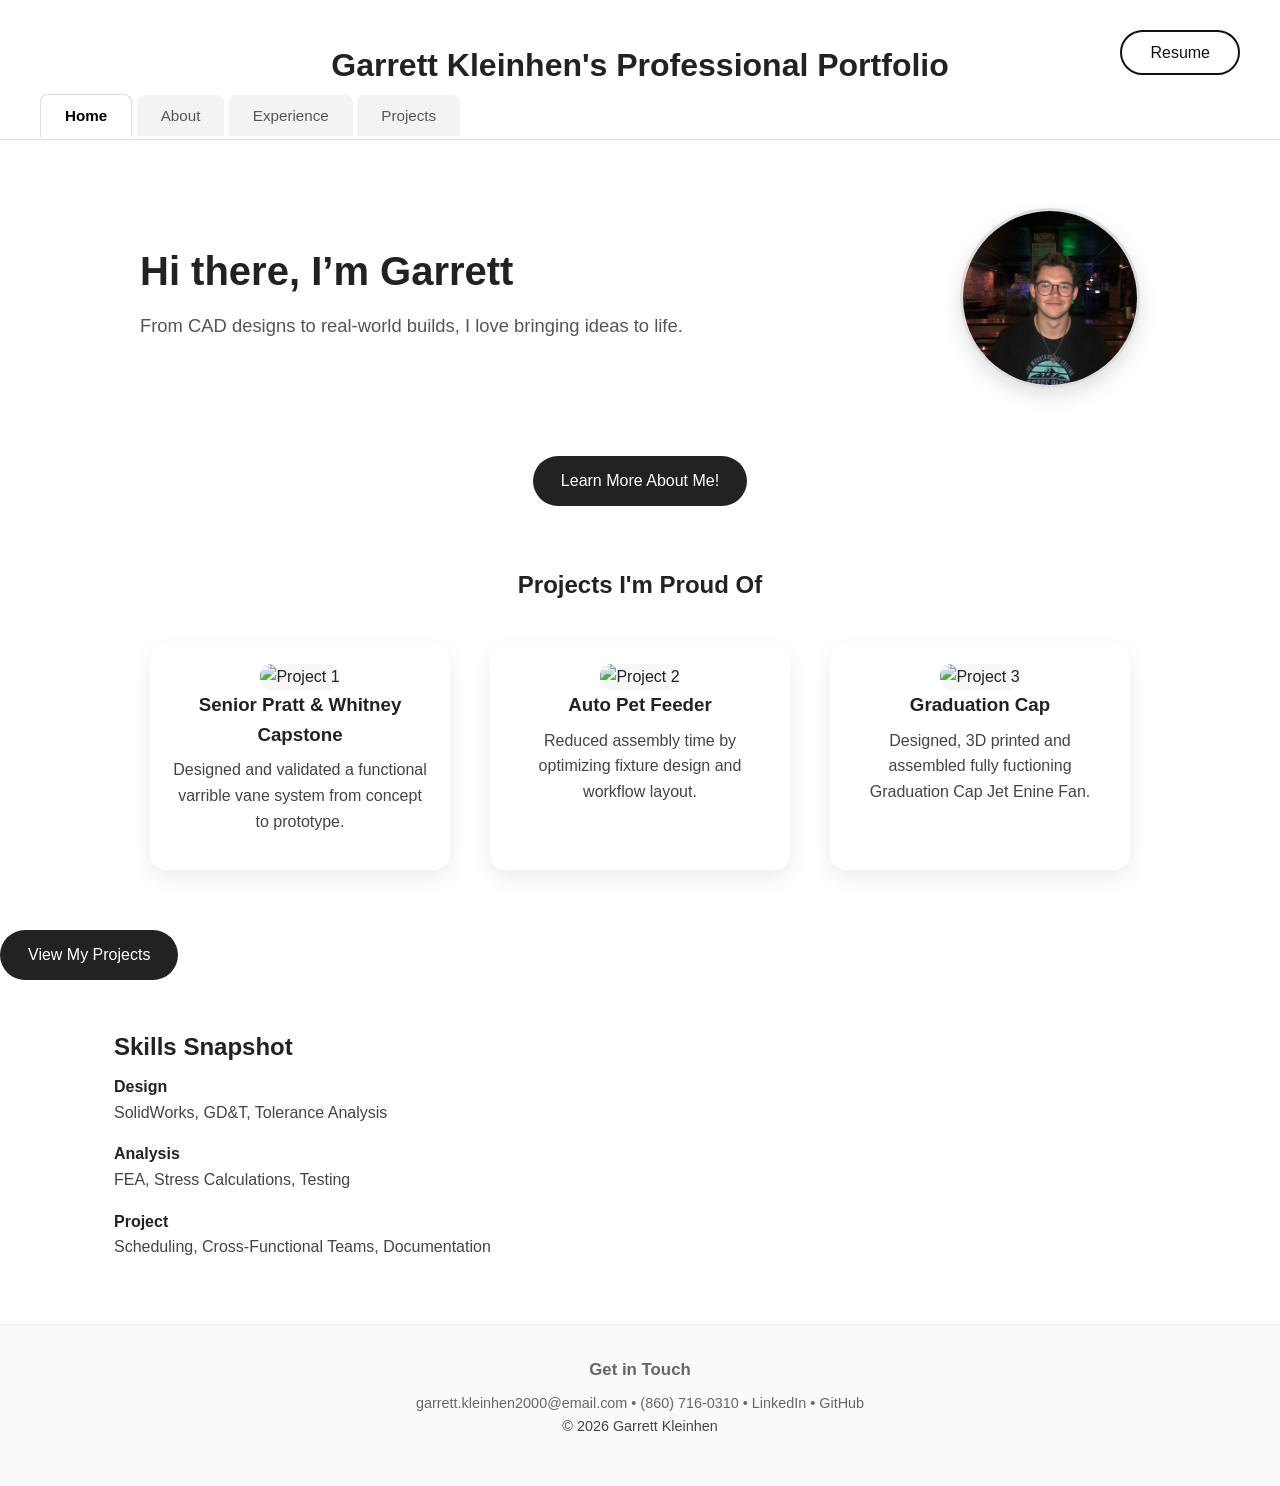
==== commit 2f16badb: "Refactor index.html structure and content" ====
--- a/index.html
+++ b/index.html
@@ -22,7 +22,6 @@
       Resume
     </a>
   </div>
-</section>
 </header>
   
 <section class="hero hero-right">
@@ -37,9 +36,9 @@
   </div>
 </section>
   
-<div class="resume-button">
-  <a href="Final_Garrett_Resume_2026.pdf" download class="btn-outline">
-    View My Resume!
+<div class="about-button">
+  <a href="about.html" class="btn-primary">
+    Learn More About Me!
   </a>
 </div>
   
@@ -133,3 +132,4 @@
 
 
 
+
--- a/style.css
+++ b/style.css
@@ -93,6 +93,11 @@
   font-weight: 600;
 }
 
+.header-resume {
+  position: absolute;
+  right: 40px;
+  top: 40px;
+}
 
 /* =========================
    3. HERO SECTION (HOME)
@@ -141,6 +146,11 @@
   color: #555;
 }
 
+.about-button {
+  display: flex;
+  justify-content: center;
+  margin-top: 20px;
+}
 
 /* =========================
    4. FEATURED PROJECTS (HOME)
@@ -350,3 +360,4 @@
   border-top: 1px solid #eee;
   background-color: #fafafa;
 }
+
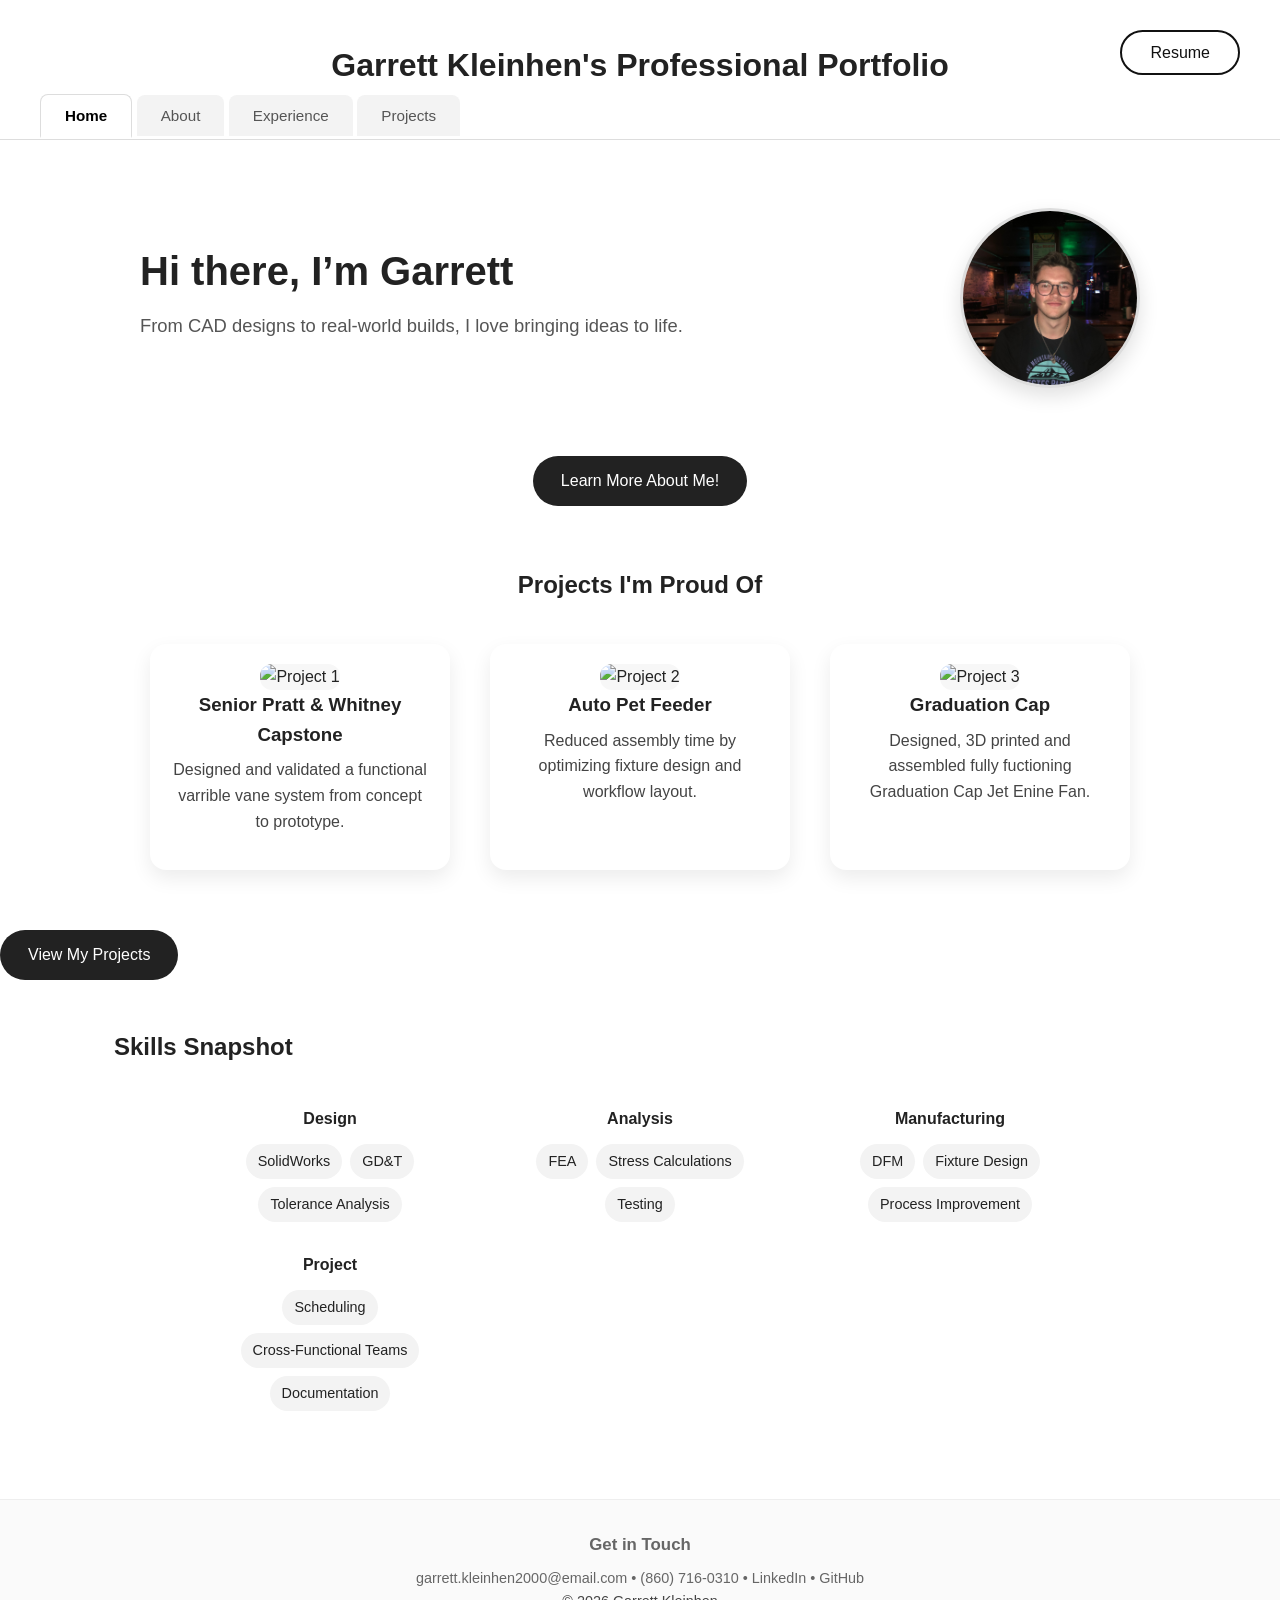
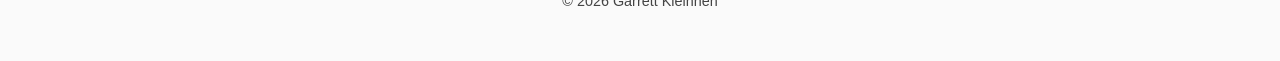
==== commit 2b613501: "Update index.html" ====
--- a/index.html
+++ b/index.html
@@ -72,26 +72,49 @@
   <a href="projects.html" class="btn-primary">View My Projects</a>
 </div>
   
- <section id="skills-snapshot">
+<section id="skills-snapshot">
   <h2 class="section-title">Skills Snapshot</h2>
 
-  <div class="skills-categories">
-    <div>
+  <div class="skills-grid">
+
+    <div class="skill-category">
       <h4>Design</h4>
-      <p>SolidWorks, GD&T, Tolerance Analysis</p>
+      <div class="skill-tags">
+        <span>SolidWorks</span>
+        <span>GD&T</span>
+        <span>Tolerance Analysis</span>
+      </div>
     </div>
 
-    <div>
+    <div class="skill-category">
       <h4>Analysis</h4>
-      <p>FEA, Stress Calculations, Testing</p>
+      <div class="skill-tags">
+        <span>FEA</span>
+        <span>Stress Calculations</span>
+        <span>Testing</span>
+      </div>
     </div>
 
-    <div>
+    <div class="skill-category">
+      <h4>Manufacturing</h4>
+      <div class="skill-tags">
+        <span>DFM</span>
+        <span>Fixture Design</span>
+        <span>Process Improvement</span>
+      </div>
+    </div>
+
+    <div class="skill-category">
       <h4>Project</h4>
-      <p>Scheduling, Cross-Functional Teams, Documentation</p>
+      <div class="skill-tags">
+        <span>Scheduling</span>
+        <span>Cross-Functional Teams</span>
+        <span>Documentation</span>
+      </div>
     </div>
+
   </div>
-</section> 
+</section>
   
 <div id="footer-placeholder"></div>
 
@@ -133,3 +156,4 @@
 
 
 
+
--- a/style.css
+++ b/style.css
@@ -278,34 +278,81 @@
    7. SKILLS
 ========================= */
 
-#skills {
-  max-width: 1100px;
-  margin: 100px auto;
-  text-align: center;
-}
-
+.skills-grid {
+  display: grid;
+  grid-template-columns: repeat(auto-fit, minmax(220px, 1fr));
+  gap: 30px;
+  max-width: 900px;
+  margin: 40px auto;
+}
+
+.skill-category {
+  text-align: center;
+}
+
+.skill-category h4 {
+  margin-bottom: 12px;
+}
+
+.skill-tags {
+  display: flex;
+  flex-wrap: wrap;
+  justify-content: center;
+  gap: 8px;
+}
+
+.skill-tags span {
+  background: #f3f3f3;
+  padding: 6px 12px;
+  border-radius: 20px;
+  font-size: 0.9rem;
+}
+/* Honeycomb Container */
 .honeycomb {
-  max-width: 900px;
-  margin: 0 auto;
-}
-
+    width: 100%;
+    max-width: 900px;
+    margin: 0 auto;
+}
+
+/* Each row */
 .hex-row {
-  display: flex;
-  justify-content: center;
-}
-
+    display: flex;
+    justify-content: center;
+    margin-bottom: -22px; /* vertical overlap */
+}
+
+/* Offset every other row */
+.hex-row:nth-child(even) {
+    margin-left: 52px;
+}
+
+/* Hexagon */
 .hexagon {
-  width: 100px;
-  height: 86px;
-  background: #f2f2f2;
-  clip-path: polygon(
-    50% 0%, 
-    100% 25%, 
-    100% 75%, 
-    50% 100%, 
-    0% 75%, 
-    0% 25%
-  );
+    width: 100px;
+    height: 86px;
+    margin: 0 3px;
+    background: #f2f2f2;
+
+    clip-path: polygon(
+        50% 0%, 
+        100% 25%, 
+        100% 75%, 
+        50% 100%, 
+        0% 75%, 
+        0% 25%
+    );
+
+    display: flex;
+    align-items: center;
+    justify-content: center;
+}
+
+/* Text inside */
+.hexagon-content {
+    color: #222;
+    font-size: 14px;
+    font-weight: 600;
+    text-align: center;
 }
 
 
@@ -326,6 +373,87 @@
   border-left: 3px solid #596369;
 }
 
+.education {
+  max-width: 900px;
+  margin: 60px auto;
+  padding: 0 20px;
+}
+
+.education h2 {
+  text-align: center;
+  margin-bottom: 30px;
+}
+
+.education-card {
+  background: white;
+  padding: 30px;
+  border-radius: 10px;
+  box-shadow: 0 4px 12px rgba(0,0,0,0.08);
+}
+
+.education-card h3 {
+  margin-bottom: 10px;
+}
+
+.education-card h4 {
+  margin-top: 20px;
+}
+
+.education-card ul {
+  padding-left: 20px;
+}
+
+.education-card li {
+  margin-bottom: 6px;
+}
+/* CERTIFICATES SECTION */
+
+.certificates {
+  max-width: 900px;
+  margin: 60px auto;
+  padding: 0 20px;
+}
+
+.certificates h2 {
+  text-align: center;
+  margin-bottom: 30px;
+}
+
+.cert-grid {
+  display: flex;
+  justify-content: center;
+}
+
+.cert-card {
+  background: white;
+  padding: 25px;
+  border-radius: 10px;
+  box-shadow: 0 4px 12px rgba(0,0,0,0.08);
+  max-width: 500px;
+  text-align: center;
+}
+
+.cert-image {
+  width: 100%;
+  max-height: 300px;
+  object-fit: contain;
+  margin-bottom: 15px;
+  border-radius: 6px;
+}
+
+.cert-card h3 {
+  margin-bottom: 8px;
+}
+
+.cert-card p {
+  font-size: 0.95rem;
+  color: #555;
+}
+
+.cert-date {
+  font-size: 0.85rem;
+  color: #888;
+}
 
 /* =========================
    9. BUTTONS
@@ -361,3 +489,7 @@
   background-color: #fafafa;
 }
 
+
+
+
+
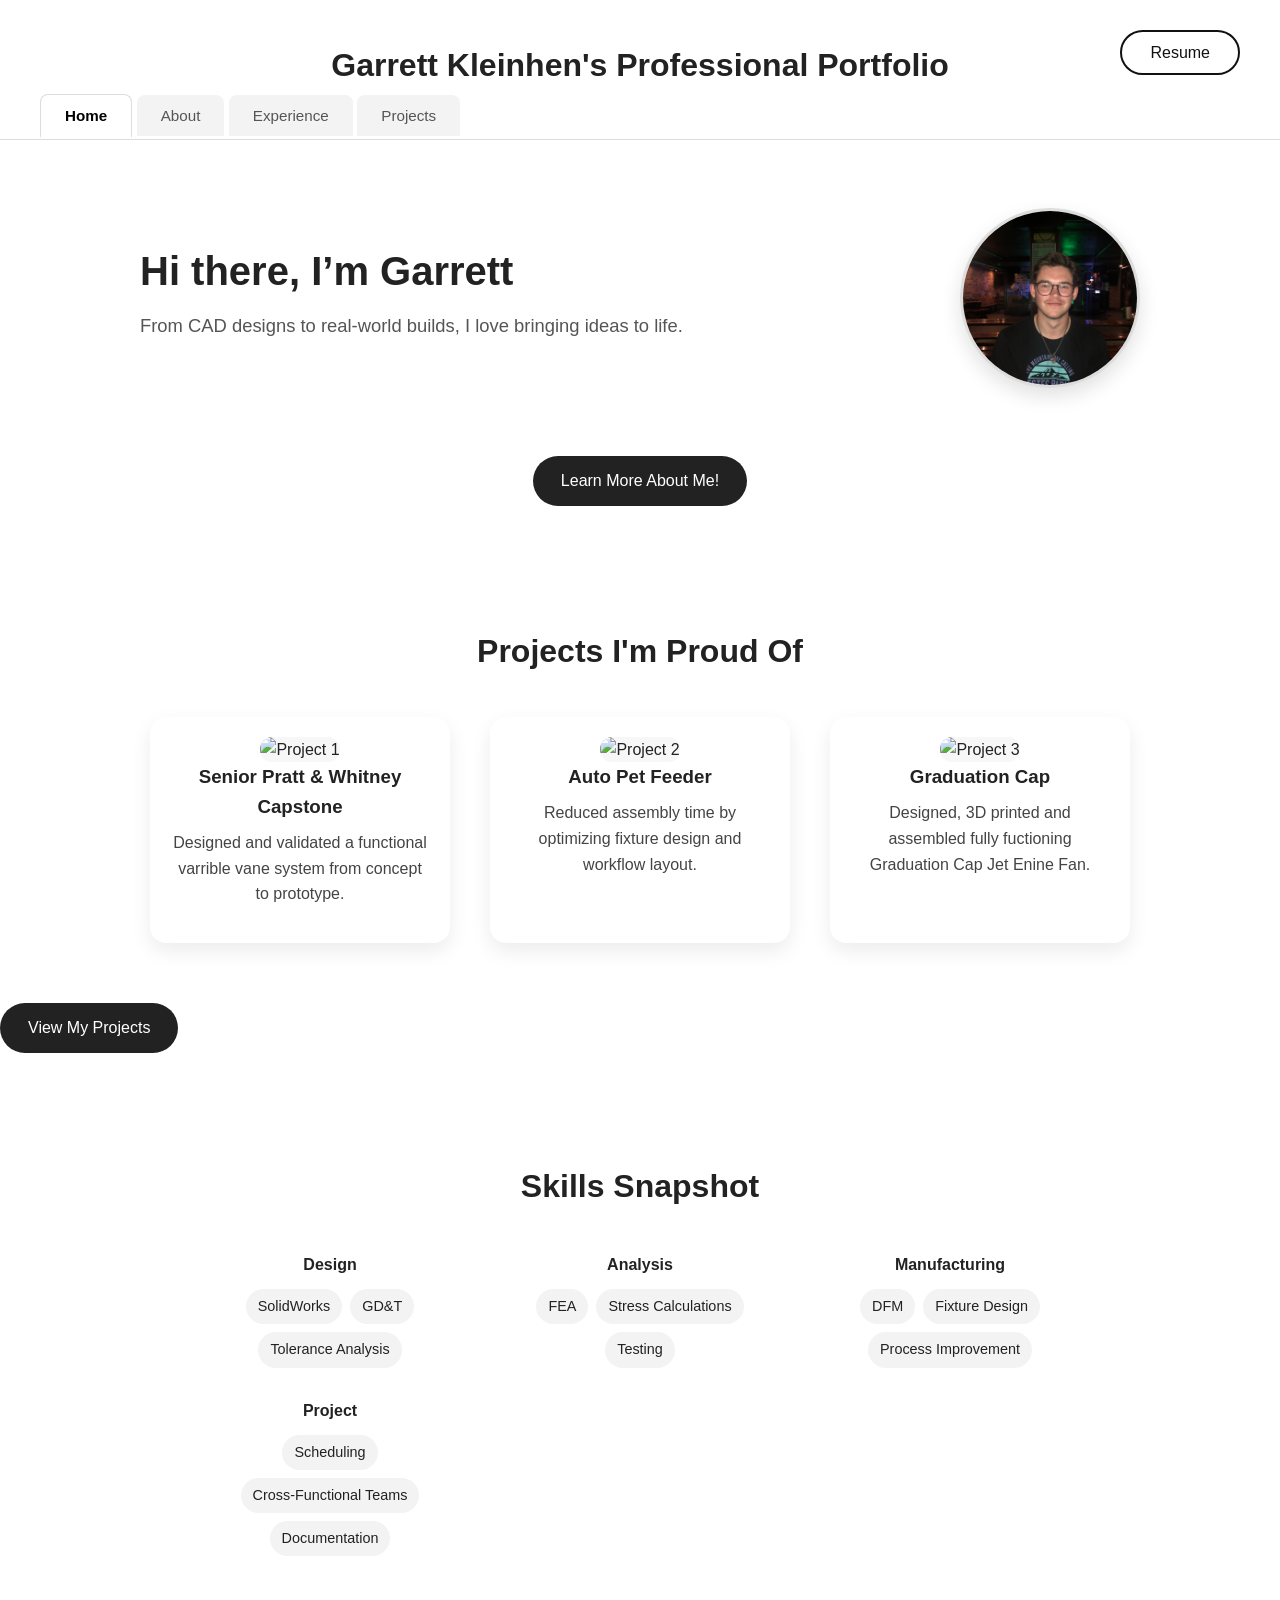
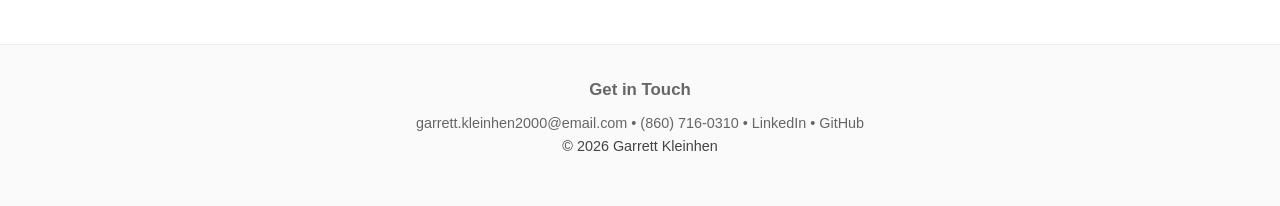
==== commit 92fc3765: "Update index.html" ====
--- a/index.html
+++ b/index.html
@@ -43,7 +43,7 @@
 </div>
   
 <section id="featured-projects">
-  <h2 class="section-title">Projects I'm Proud Of</h2>
+  <h2 class="project-category-title">Projects I'm Proud Of</h2>
 
   <div class="projects-row">
 
@@ -73,7 +73,7 @@
 </div>
   
 <section id="skills-snapshot">
-  <h2 class="section-title">Skills Snapshot</h2>
+  <h2 class="project-category-title">Skills Snapshot</h2>
 
   <div class="skills-grid">
 
@@ -157,3 +157,4 @@
 
 
 
+
--- a/style.css
+++ b/style.css
@@ -195,6 +195,14 @@
    5. PROJECTS PAGE
 ========================= */
 
+.project-category-title {
+  text-align: center;
+  font-size: 2rem; /* large header */
+  margin: 60px 0 30px 0; /* spacing above/below */
+  font-weight: 600;
+  color: #222;
+}
+
 .projects-section {
   max-width: 1100px;
   margin: 0 auto;
@@ -240,11 +248,7 @@
    6. GALLERY (ABOUT PAGE)
 ========================= */
 
-.gallery-section {
-  padding: 4rem 1rem;
-  text-align: center;
-}
-
+/* Gallery Section */
 .gallery-wrapper {
   overflow: hidden;
   max-width: 1000px;
@@ -254,25 +258,85 @@
 .gallery-track {
   display: flex;
   gap: 1.5rem;
-  width: max-content;
-  animation: scroll 120s linear infinite;
+  animation: scroll 60s linear infinite;
 }
 
 .gallery-item {
-  position: relative;
+  flex: 0 0 auto; /* Prevent shrinking */
   width: 300px;
   height: 200px;
   border-radius: 12px;
   overflow: hidden;
+  position: relative;
+  box-shadow: 0 6px 16px rgba(0,0,0,0.12);
 }
 
 .gallery-item img {
   width: 100%;
   height: 100%;
-  object-fit: contain;
-  background-color: #f7f7f7;
-}
-
+  object-fit: cover;
+}
+
+.gallery-item .overlay {
+  position: absolute;
+  inset: 0;
+  background: rgba(0,0,0,0.65);
+  color: white;
+  display: flex;
+  justify-content: center;
+  align-items: center;
+  opacity: 0;
+  transition: opacity 0.3s ease;
+}
+
+.gallery-item:hover .overlay {
+  opacity: 1;
+}
+
+/* Smooth looping */
+@keyframes scroll {
+  from { transform: translateX(0); }
+  to { transform: translateX(-50%); }
+}
+
+.gallery-wrapper:hover .gallery-track {
+  animation-play-state: paused;
+}
+
+/* Responsive */
+@media (max-width: 768px) {
+  .gallery-item {
+    width: 240px;
+    height: 160px;
+  }
+}
+
+/* Lightbox styling */
+.lightbox {
+  display: none; /* hidden by default */
+  position: fixed;
+  top: 0; left: 0;
+  width: 100%; height: 100%;
+  background: rgba(0,0,0,0.85);
+  justify-content: center;
+  align-items: center;
+  z-index: 2000;
+}
+
+.lightbox-img {
+  max-width: 90%;
+  max-height: 90%;
+  border-radius: 12px;
+}
+
+.lightbox .close {
+  position: absolute;
+  top: 20px;
+  right: 30px;
+  font-size: 2rem;
+  color: white;
+  cursor: pointer;
+}
 
 /* =========================
    7. SKILLS
@@ -323,7 +387,7 @@
 
 /* Offset every other row */
 .hex-row:nth-child(even) {
-    margin-left: 52px;
+    margin-left: -52px;
 }
 
 /* Hexagon */
@@ -493,3 +557,7 @@
 
 
 
+
+
+
+
